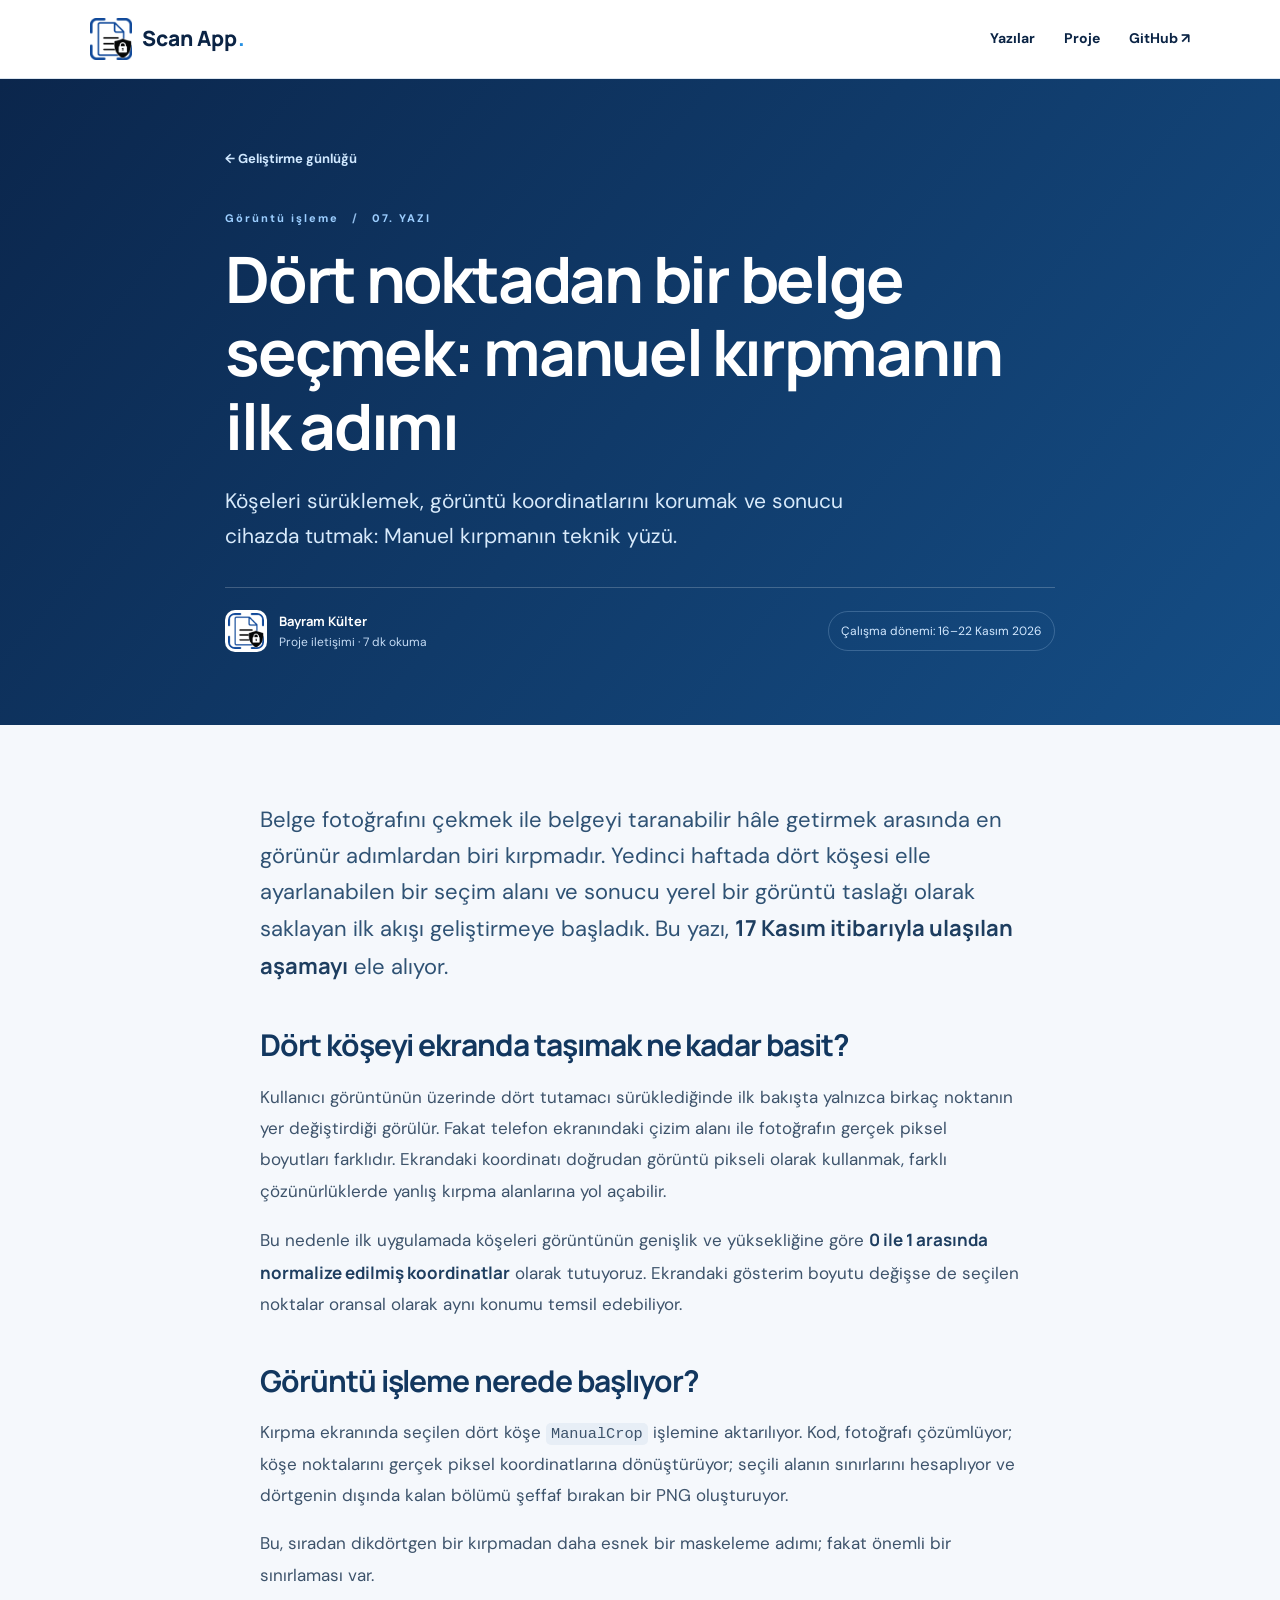
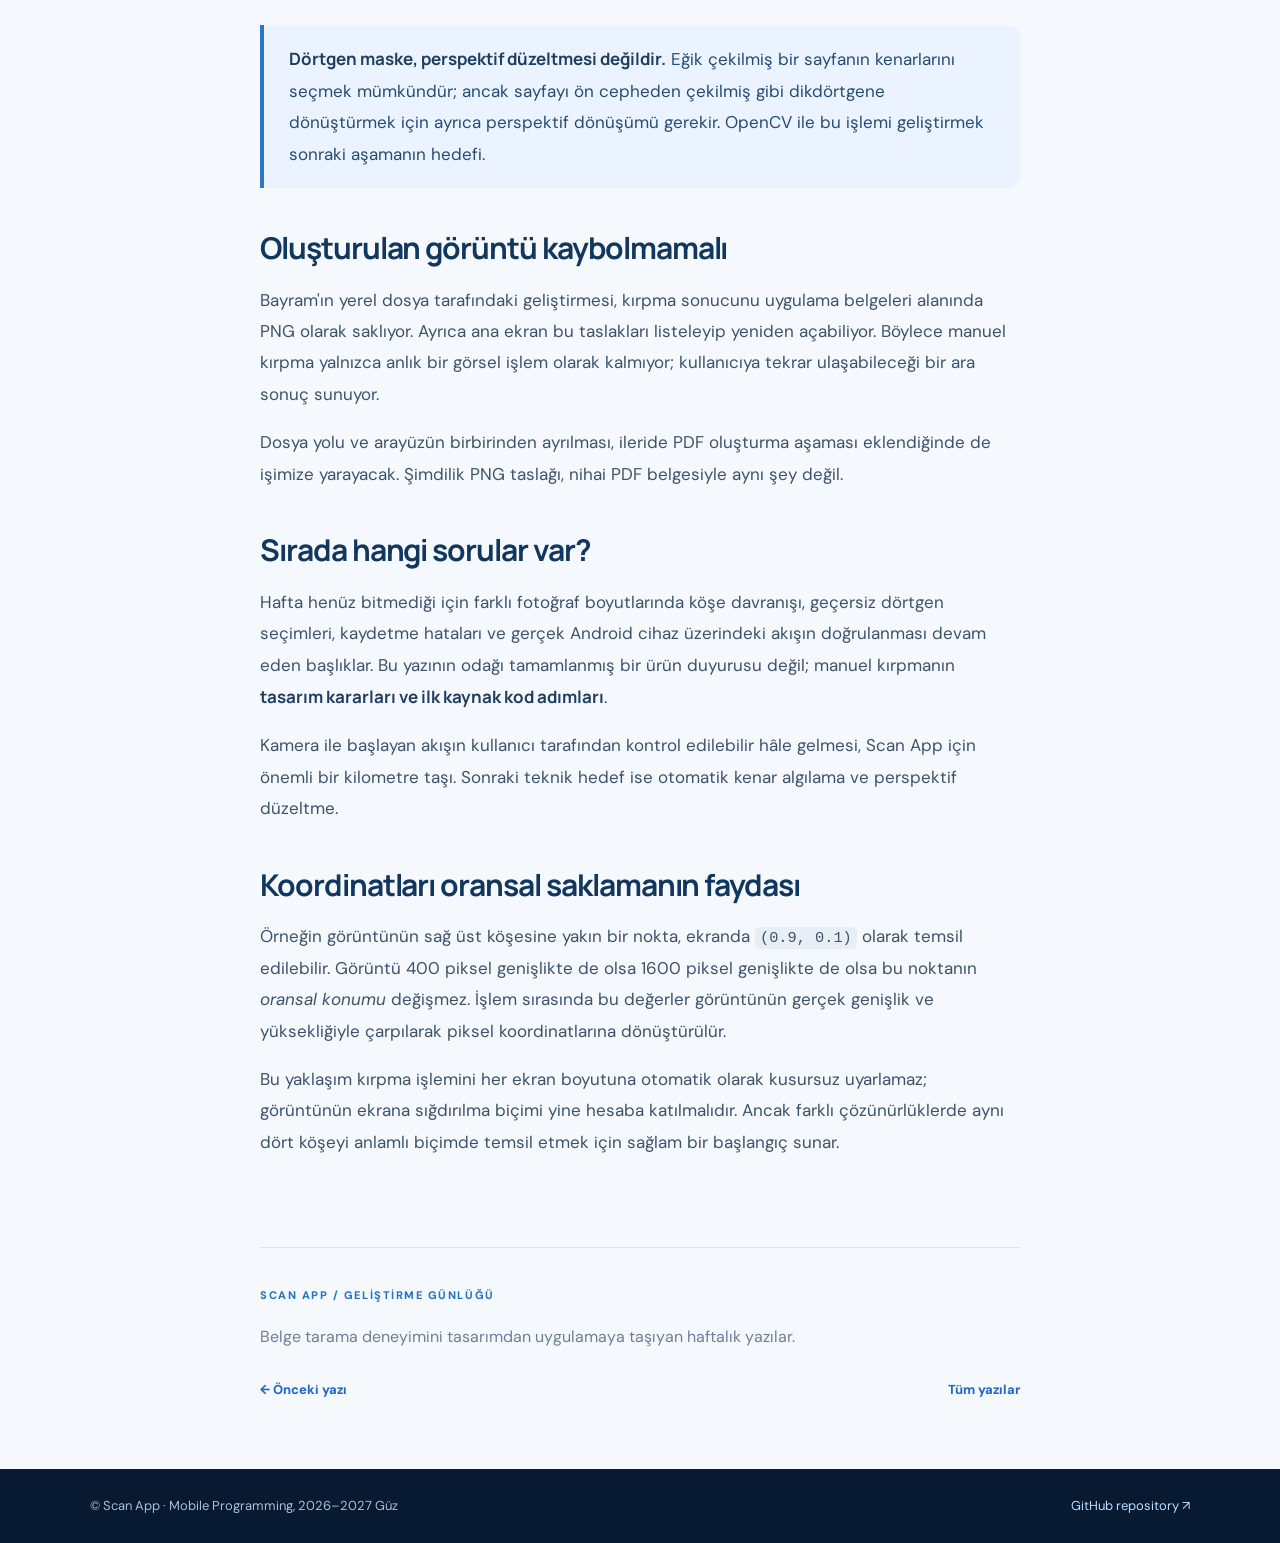
==== docs/blog/hafta-07.html @ c0f26370 "content(blog): 07. hafta teknik makalesi" ====
<!DOCTYPE html>
<html lang="tr">
<head>
  <meta charset="utf-8"><meta name="viewport" content="width=device-width,initial-scale=1">
  <meta name="description" content="Köşeleri sürüklemek, görüntü koordinatlarını korumak ve sonucu cihazda tutmak: Manuel kırpmanın teknik yüzü.">
  <meta property="og:type" content="article"><meta property="og:title" content="Dört noktadan bir belge seçmek: manuel kırpmanın ilk adımı"><meta property="og:description" content="Köşeleri sürüklemek, görüntü koordinatlarını korumak ve sonucu cihazda tutmak: Manuel kırpmanın teknik yüzü.">
  <meta property="og:site_name" content="Scan App"><meta property="og:locale" content="tr_TR">
  <link rel="canonical" href="https://rjhtctn.github.io/scan_app-mobile-programming-project/blog/hafta-07.html"><link rel="stylesheet" href="assets/site.css"><link rel="icon" href="../logo/logo.png" type="image/png">
  <title>Dört noktadan bir belge seçmek: manuel kırpmanın ilk adımı | Scan App</title>
</head>
<body>
<a class="skip" href="#icerik">İçeriğe geç</a>
<header><nav class="nav wrap" aria-label="Ana menü"><a class="brand" href="../index.html"><img src="../logo/logo.png" alt="" width="42" height="42"> Scan App<span class="brand-dot">.</span></a><div class="navlinks"><a href="../index.html#yazilar">Yazılar</a><a href="../index.html#proje">Proje</a><a href="https://github.com/rjhtctn/scan_app-mobile-programming-project" target="_blank" rel="noopener">GitHub ↗</a></div></nav></header>
<section class="article-head"><div class="article-intro wrap"><a class="back" href="../index.html#yazilar">← Geliştirme günlüğü</a><div class="eyebrow">Görüntü işleme <span class="sep">/</span> 07. YAZI</div><h1>Dört noktadan bir belge seçmek: manuel kırpmanın ilk adımı</h1><p class="dek">Köşeleri sürüklemek, görüntü koordinatlarını korumak ve sonucu cihazda tutmak: Manuel kırpmanın teknik yüzü.</p><div class="byline"><img src="../logo/logo.png" alt="" width="42" height="42"><div><strong>Bayram Külter</strong><span>Proje iletişimi · 7 dk okuma</span></div><div class="period">Çalışma dönemi: 16–22 Kasım 2026</div></div></div></section>
<main id="icerik"><article class="prose wrap"><p>Belge fotoğrafını çekmek ile belgeyi taranabilir hâle getirmek arasında en görünür adımlardan biri kırpmadır. Yedinci haftada dört köşesi elle ayarlanabilen bir seçim alanı ve sonucu yerel bir görüntü taslağı olarak saklayan ilk akışı geliştirmeye başladık. Bu yazı, <strong>17 Kasım itibarıyla ulaşılan aşamayı</strong> ele alıyor.</p>
<h2>Dört köşeyi ekranda taşımak ne kadar basit?</h2>
<p>Kullanıcı görüntünün üzerinde dört tutamacı sürüklediğinde ilk bakışta yalnızca birkaç noktanın yer değiştirdiği görülür. Fakat telefon ekranındaki çizim alanı ile fotoğrafın gerçek piksel boyutları farklıdır. Ekrandaki koordinatı doğrudan görüntü pikseli olarak kullanmak, farklı çözünürlüklerde yanlış kırpma alanlarına yol açabilir.</p>
<p>Bu nedenle ilk uygulamada köşeleri görüntünün genişlik ve yüksekliğine göre <strong>0 ile 1 arasında normalize edilmiş koordinatlar</strong> olarak tutuyoruz. Ekrandaki gösterim boyutu değişse de seçilen noktalar oransal olarak aynı konumu temsil edebiliyor.</p>
<h2>Görüntü işleme nerede başlıyor?</h2>
<p>Kırpma ekranında seçilen dört köşe <code>ManualCrop</code> işlemine aktarılıyor. Kod, fotoğrafı çözümlüyor; köşe noktalarını gerçek piksel koordinatlarına dönüştürüyor; seçili alanın sınırlarını hesaplıyor ve dörtgenin dışında kalan bölümü şeffaf bırakan bir PNG oluşturuyor.</p>
<p>Bu, sıradan dikdörtgen bir kırpmadan daha esnek bir maskeleme adımı; fakat önemli bir sınırlaması var.</p>
<blockquote>
<p><strong>Dörtgen maske, perspektif düzeltmesi değildir.</strong> Eğik çekilmiş bir sayfanın kenarlarını seçmek mümkündür; ancak sayfayı ön cepheden çekilmiş gibi dikdörtgene dönüştürmek için ayrıca perspektif dönüşümü gerekir. OpenCV ile bu işlemi geliştirmek sonraki aşamanın hedefi.</p>
</blockquote>
<h2>Oluşturulan görüntü kaybolmamalı</h2>
<p>Bayram'ın yerel dosya tarafındaki geliştirmesi, kırpma sonucunu uygulama belgeleri alanında PNG olarak saklıyor. Ayrıca ana ekran bu taslakları listeleyip yeniden açabiliyor. Böylece manuel kırpma yalnızca anlık bir görsel işlem olarak kalmıyor; kullanıcıya tekrar ulaşabileceği bir ara sonuç sunuyor.</p>
<p>Dosya yolu ve arayüzün birbirinden ayrılması, ileride PDF oluşturma aşaması eklendiğinde de işimize yarayacak. Şimdilik PNG taslağı, nihai PDF belgesiyle aynı şey değil.</p>
<h2>Sırada hangi sorular var?</h2>
<p>Hafta henüz bitmediği için farklı fotoğraf boyutlarında köşe davranışı, geçersiz dörtgen seçimleri, kaydetme hataları ve gerçek Android cihaz üzerindeki akışın doğrulanması devam eden başlıklar. Bu yazının odağı tamamlanmış bir ürün duyurusu değil; manuel kırpmanın <strong>tasarım kararları ve ilk kaynak kod adımları</strong>.</p>
<p>Kamera ile başlayan akışın kullanıcı tarafından kontrol edilebilir hâle gelmesi, Scan App için önemli bir kilometre taşı. Sonraki teknik hedef ise otomatik kenar algılama ve perspektif düzeltme.</p>
<h2>Koordinatları oransal saklamanın faydası</h2>
<p>Örneğin görüntünün sağ üst köşesine yakın bir nokta, ekranda <code>(0.9, 0.1)</code> olarak temsil edilebilir. Görüntü 400 piksel genişlikte de olsa 1600 piksel genişlikte de olsa bu noktanın <em>oransal konumu</em> değişmez. İşlem sırasında bu değerler görüntünün gerçek genişlik ve yüksekliğiyle çarpılarak piksel koordinatlarına dönüştürülür.</p>
<p>Bu yaklaşım kırpma işlemini her ekran boyutuna otomatik olarak kusursuz uyarlamaz; görüntünün ekrana sığdırılma biçimi yine hesaba katılmalıdır. Ancak farklı çözünürlüklerde aynı dört köşeyi anlamlı biçimde temsil etmek için sağlam bir başlangıç sunar.</p>
</article><section class="article-foot wrap"><div class="foot-meta"><span>SCAN APP / GELİŞTİRME GÜNLÜĞÜ</span><p>Belge tarama deneyimini tasarımdan uygulamaya taşıyan haftalık yazılar.</p></div><div class="prevnext"><a href="hafta-06.html">← Önceki yazı</a><a href="../index.html#yazilar">Tüm yazılar</a></div></section></main>
<footer><div class="wrap footer-in"><span>© Scan App · Mobile Programming, 2026–2027 Güz</span><a href="https://github.com/rjhtctn/scan_app-mobile-programming-project">GitHub repository ↗</a></div></footer>
</body></html>
---- docs/blog/assets/site.css ----
@import url('https://fonts.googleapis.com/css2?family=DM+Sans:wght@400;500;600;700&family=Manrope:wght@400;500;600;700;800&display=swap');
:root{--navy:#0b2445;--blue:#2169c5;--ice:#ecf5ff;--ink:#152c46;--muted:#5d728b;--paper:#f5f8fc;--border:#dbe5ef;--white:#fff;--teal:#4bc8bd}
*{box-sizing:border-box}html{scroll-behavior:smooth}body{margin:0;background:var(--paper);color:var(--ink);font-family:'DM Sans','Segoe UI',Arial,sans-serif;line-height:1.7}h1,h2,h3,h4,strong,.brand{font-family:'Manrope','Segoe UI',sans-serif}h1,h2,h3{line-height:1.15;letter-spacing:-.035em}a{color:var(--blue);text-decoration:none}a:hover{text-decoration:underline}a:focus-visible{outline:3px solid #ffb547;outline-offset:3px}.skip{position:absolute;top:-200px}.skip:focus{top:10px;left:12px;background:white;padding:10px;z-index:50}.wrap{width:min(1100px,calc(100% - 48px));margin:auto}
header{background:#fff;border-bottom:1px solid var(--border);position:relative;z-index:5}.nav{min-height:78px;display:flex;align-items:center;justify-content:space-between}.brand{color:var(--navy);font-size:21px;font-weight:800;display:inline-flex;align-items:center;gap:10px}.brand:hover{text-decoration:none}.brand img{object-fit:contain}.brand-dot{color:#2791e3;margin-left:-9px}.navlinks{display:flex;gap:29px;align-items:center;font-size:14px;font-weight:700}.navlinks a{color:var(--navy)}
.eyebrow{letter-spacing:.18em;font-size:11px;font-weight:800;color:#9cceff}.eyebrow.dark{color:#1c69c2}.sep{padding:0 8px;color:#90bce9}
.hero{background:linear-gradient(115deg,#0a2347 5%,#0f3a71 68%,#174c86);color:white;overflow:hidden}.hero-grid{min-height:590px;display:grid;grid-template-columns:1.25fr .75fr;gap:20px;align-items:center}.hero h1{font-size:clamp(47px,6vw,77px);margin:22px 0 24px;max-width:720px;font-weight:800}.hero h1 em{font-style:normal;color:#87d2ff}.hero p{font-size:18px;color:#d9e9ff;max-width:570px}.hero-actions{display:flex;gap:12px;flex-wrap:wrap;margin-top:35px}.btn{border-radius:10px;padding:13px 18px;font-weight:800;font-size:14px;display:inline-flex;gap:16px;align-items:center}.btn.primary{background:white;color:#153565}.btn.outline{border:1px solid #8aaed6;color:white}.hero-art{position:relative;height:400px;display:grid;place-items:center}.hero-art-bg{width:330px;height:330px;border-radius:70px;transform:rotate(-16deg);background:linear-gradient(135deg,#266bbd,#0a2448);box-shadow:0 30px 100px #06182d66;border:1px solid #5ca5ff66}.hero-mark{width:240px;position:absolute;filter:drop-shadow(0 16px 26px #04172b76)}.glass-note{position:absolute;bottom:35px;padding:12px 18px;border:1px solid #bad9ff78;border-radius:99px;background:#163e6aaa;backdrop-filter:blur(8px);font-size:12px;letter-spacing:.13em;font-weight:700}.dot{display:inline-block;width:7px;height:7px;border-radius:100%;background:#64ecbc;margin-right:8px}
.intro-band,.journal,.team{padding:83px 0}.intro-band{background:white}.intro-grid{display:grid;grid-template-columns:1fr 1fr;gap:80px}.intro-grid h2,.section-heading h2,.gallery-highlight h2,.qr-section h2{font-size:clamp(31px,3.6vw,47px);margin:12px 0 18px}.intro-grid p{color:#4d637e;font-size:16px;margin:0 0 17px}.section-heading{display:flex;justify-content:space-between;align-items:end;gap:35px;margin-bottom:32px}.section-heading p{max-width:375px;color:var(--muted);margin:0}.section-heading h2{margin-bottom:0}
.post-grid{display:grid;grid-template-columns:repeat(3,1fr);gap:18px}.post-card{border-radius:17px;padding:25px;min-height:330px;background:white;border:1px solid var(--border);box-shadow:0 6px 30px #133d6209;position:relative;display:flex;flex-direction:column;overflow:hidden}.post-card:hover{transform:translateY(-3px);text-decoration:none;border-color:#b5d2f0;box-shadow:0 12px 30px #133d6215}.post-card.featured{grid-column:span 2;background:linear-gradient(120deg,#e9f2ff,#fff)}.post-top,.post-bottom{display:flex;justify-content:space-between;gap:14px;align-items:center;color:#2c6fc1;font-size:11px;font-weight:800;letter-spacing:.05em}.post-number{position:absolute;right:13px;top:49px;color:#ecf3fc;font-size:125px;font-family:Manrope;font-weight:800;letter-spacing:-.11em;line-height:1;z-index:0;pointer-events:none}.post-card h3{font-size:24px;position:relative;margin:30px 0 12px;color:var(--navy)}.post-card.featured h3{font-size:32px;max-width:520px}.post-card p{color:#667993;font-size:14px;position:relative;margin:0 0 25px;max-width:560px}.post-bottom{margin-top:auto;border-top:1px solid #e3eaf3;padding-top:19px;color:#70829b;letter-spacing:0;text-transform:none}
.gallery-highlight{background:#e9f2fe;padding:75px 0}.gallery-grid{display:grid;grid-template-columns:1fr 1fr;align-items:center;gap:60px}.gallery-grid p{max-width:400px;color:#526b88}.gallery-grid a{font-weight:800}.phone-duo{display:flex;align-items:center;justify-content:center;gap:18px}.phone-duo img{height:355px;width:auto;max-width:43%;object-fit:contain;border-radius:23px;box-shadow:0 18px 40px #173c6e33}.phone-duo img:nth-child(2){transform:translateY(23px)}
.team{background:white}.team-grid{display:grid;grid-template-columns:repeat(3,1fr);gap:16px}.team-card{border:1px solid var(--border);border-radius:15px;padding:28px;color:var(--ink);background:var(--paper)}.team-card:hover{text-decoration:none;border-color:#9ec2ec}.team-card span{font-size:12px;font-weight:800;color:var(--blue)}.team-card h3{margin:40px 0 10px;font-size:21px}.team-card p{color:var(--muted);font-size:14px;min-height:36px}.team-card b{font-size:13px;color:var(--blue)}.qr-section{background:#0c284f;color:white;padding:66px 0}.qr-grid{display:grid;grid-template-columns:1.2fr .8fr;gap:50px;align-items:center}.qr-section p{max-width:520px;color:#c5dcf9}.qr-box{background:white;border-radius:18px;padding:20px;text-align:center;justify-self:end;display:flex;flex-direction:column;align-items:center;gap:12px;color:#57708c;font-size:12px}.qr-box img{width:220px;height:220px;object-fit:contain}footer{background:#071a32;color:#a8bed9;padding:26px 0;font-size:13px}.footer-in{display:flex;justify-content:space-between;gap:20px}footer a{color:#bedcff}
.article-head{background:linear-gradient(130deg,#0b264c,#154e86);color:white;padding:65px 0 72px}.article-intro{max-width:830px}.article-head .back{color:#d0e8ff;font-size:13px;font-weight:700}.article-head .eyebrow{margin:38px 0 14px}.article-head h1{font-size:clamp(39px,5vw,64px);max-width:850px;margin:0 0 21px}.article-head .dek{font-size:21px;color:#d8eafb;max-width:690px;margin-bottom:32px}.byline{border-top:1px solid #ffffff35;padding-top:22px;display:flex;gap:12px;align-items:center}.byline img{background:white;border-radius:10px;padding:3px}.byline div:not(.period){display:flex;flex-direction:column}.byline strong{font-size:13px}.byline span{color:#c5dbf4;font-size:12px}.period{margin-left:auto;font-size:12px;color:#d2e8ff;padding:9px 12px;border:1px solid #91b5d74f;border-radius:50px}
.prose{max-width:760px;padding:55px 0 72px;background:transparent}.prose>p:first-child{font-size:22px;color:#2f5274;line-height:1.65;margin-bottom:40px}.prose h2{font-size:30px;margin:43px 0 19px;color:#12375f}.prose h3{font-size:21px;margin-top:28px}.prose p,.prose li{font-size:17px;line-height:1.85;color:#3d536b}.prose strong{color:#1e3e60}.prose blockquote{margin:34px 0;padding:18px 25px;border-left:4px solid #2a78c7;background:#eaf3ff;border-radius:0 12px 12px 0}.prose blockquote p{margin:0;color:#264c74}.prose code{background:#e7eef6;border-radius:5px;padding:2px 5px;font-size:.9em}.prose pre{background:#102b4c;border-radius:13px;padding:20px;overflow:auto;color:#e5f1ff}.prose pre code{background:none;color:inherit;padding:0}.gallery{display:grid;grid-template-columns:repeat(3,1fr);gap:17px;margin:32px 0}.shot{background:white;border:1px solid #d5e3f2;padding:13px;border-radius:16px;text-align:center;margin:0;box-shadow:0 6px 15px #14416a11}.shot img{height:260px;max-width:100%;object-fit:contain}.shot figcaption{margin-top:9px;font-size:13px;color:#26486f;font-weight:800}.shot figcaption span{color:#6e8ab0;margin-right:5px}.article-foot{max-width:760px;border-top:1px solid var(--border);padding:32px 0 68px}.foot-meta span{letter-spacing:.14em;font-size:11px;font-weight:800;color:#2574c4}.foot-meta p{color:#6d8098}.prevnext{display:flex;align-items:center;justify-content:space-between;gap:13px;flex-wrap:wrap;margin-top:28px}.prevnext a{font-size:13px;font-weight:800}
@media(max-width:900px){.hero-grid{grid-template-columns:1fr}.hero-art{display:none}.post-grid{grid-template-columns:repeat(2,1fr)}.section-heading{align-items:start;flex-direction:column}.gallery-grid{grid-template-columns:1fr}.team-grid{grid-template-columns:1fr}.qr-grid{grid-template-columns:1fr}.qr-box{justify-self:start}}
@media(max-width:650px){.wrap{width:min(100% - 34px,1100px)}.nav{min-height:70px}.navlinks{gap:12px;font-size:12px}.navlinks a:nth-child(2){display:none}.hero{padding:30px 0}.hero-grid{min-height:auto;padding:40px 0 65px}.hero h1{font-size:47px}.hero p{font-size:16px}.intro-band,.journal,.team{padding:55px 0}.intro-grid{grid-template-columns:1fr;gap:12px}.post-grid{grid-template-columns:1fr}.post-card.featured{grid-column:span 1}.post-card.featured h3{font-size:25px}.post-card{min-height:290px}.gallery-highlight{padding:60px 0}.phone-duo img{height:285px}.qr-box img{width:180px;height:180px}.footer-in{flex-direction:column}.article-head{padding:42px 0 54px}.article-head h1{font-size:39px}.article-head .dek{font-size:17px}.byline{flex-wrap:wrap}.period{margin-left:0}.prose{padding-top:34px}.prose h2{font-size:25px}.prose p{font-size:16px}.gallery{grid-template-columns:repeat(2,1fr)}.shot img{height:200px}}
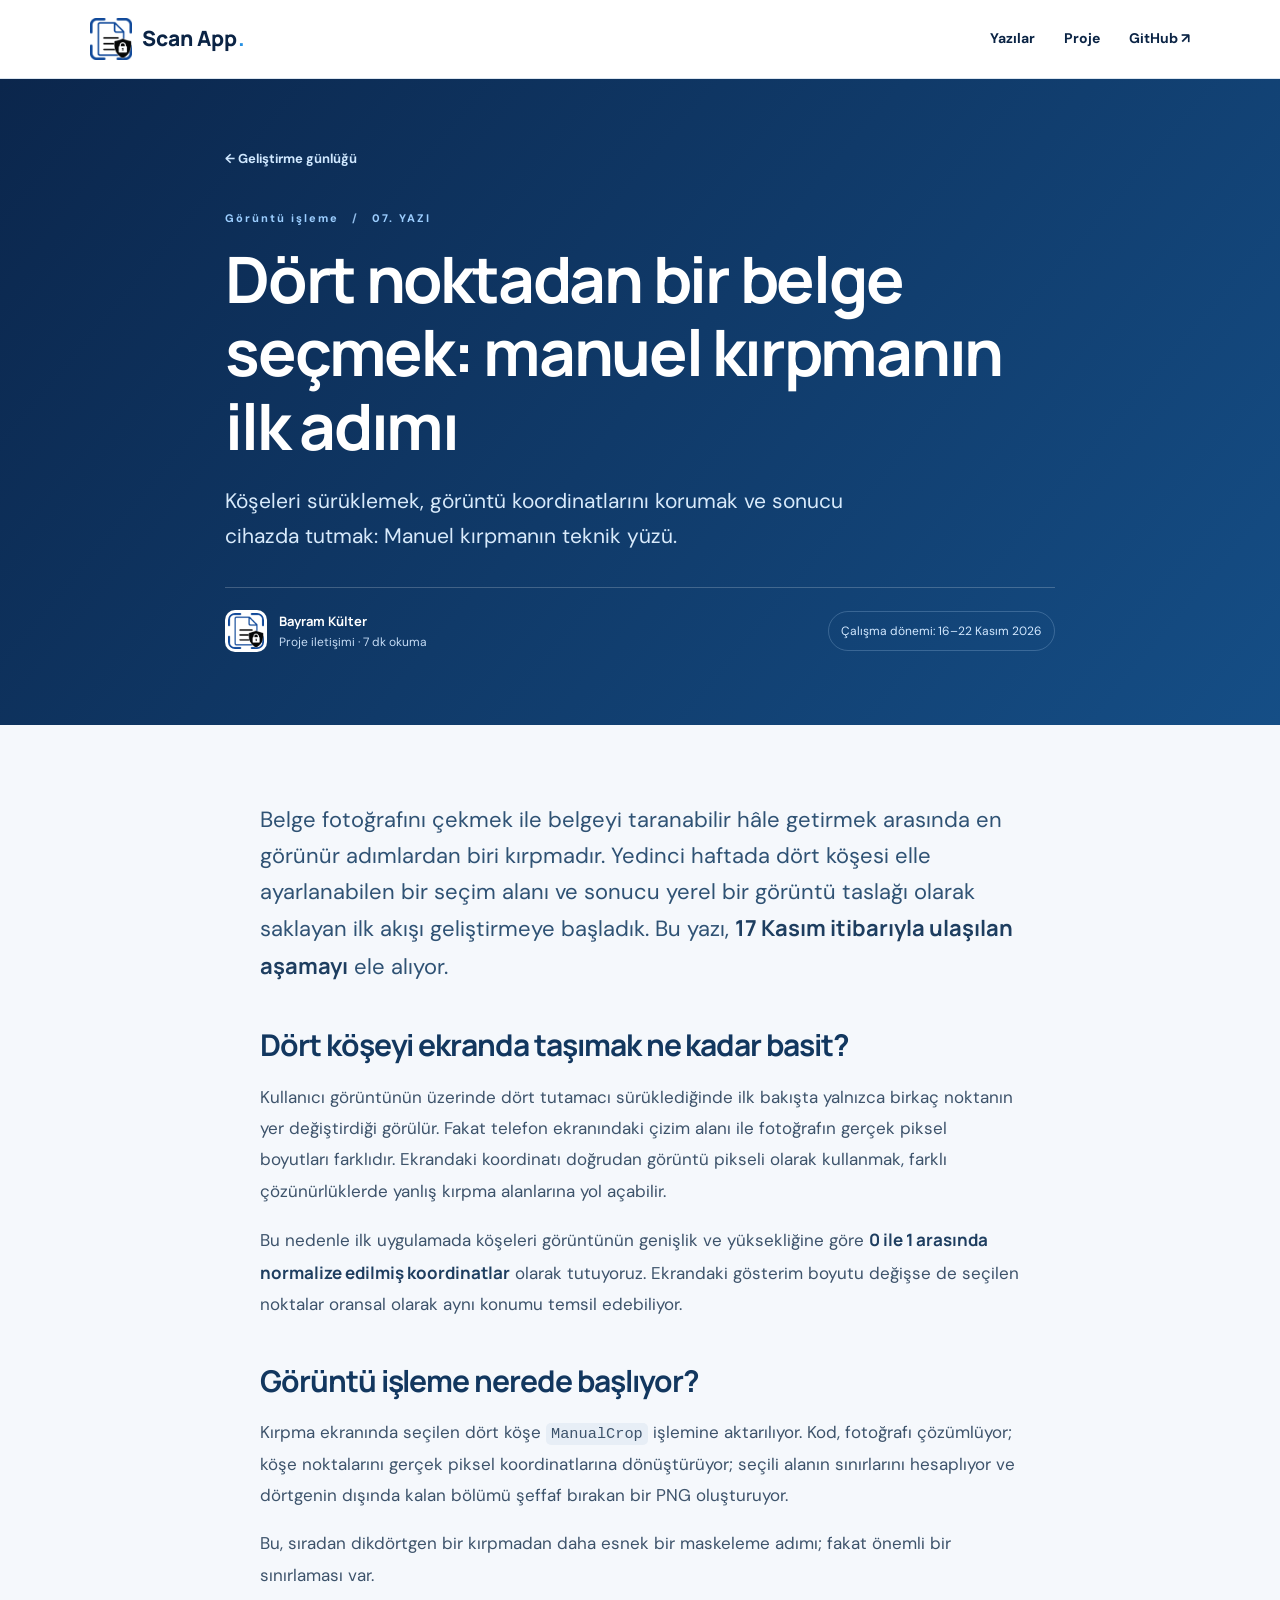
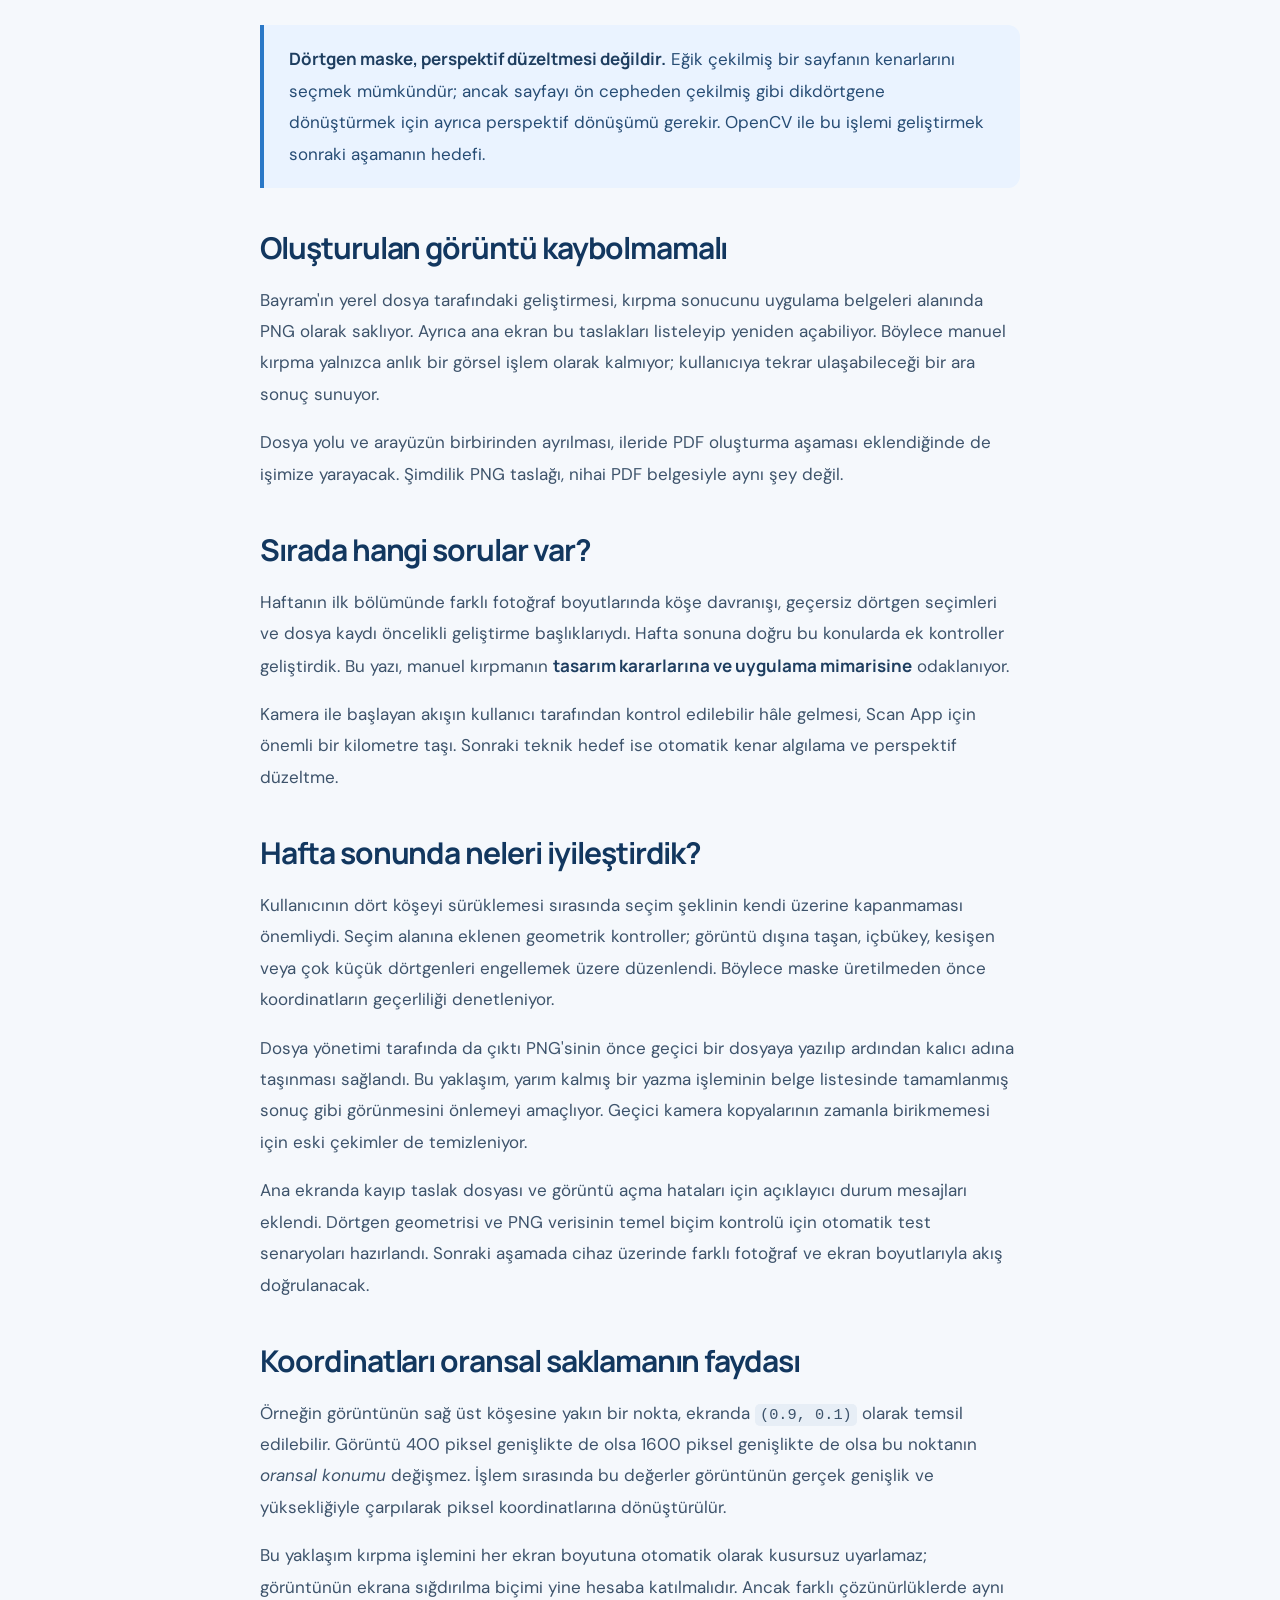
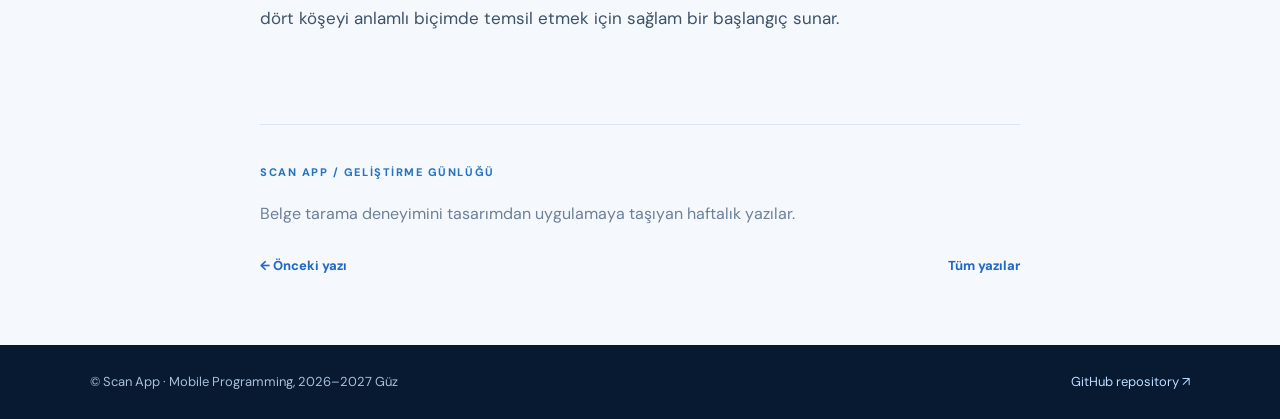
==== commit e35986fd: "docs(blog): yedinci hafta teknik yazısını tamamla" ====
--- a/docs/blog/hafta-07.html
+++ b/docs/blog/hafta-07.html
@@ -26,8 +26,12 @@
 <p>Bayram'ın yerel dosya tarafındaki geliştirmesi, kırpma sonucunu uygulama belgeleri alanında PNG olarak saklıyor. Ayrıca ana ekran bu taslakları listeleyip yeniden açabiliyor. Böylece manuel kırpma yalnızca anlık bir görsel işlem olarak kalmıyor; kullanıcıya tekrar ulaşabileceği bir ara sonuç sunuyor.</p>
 <p>Dosya yolu ve arayüzün birbirinden ayrılması, ileride PDF oluşturma aşaması eklendiğinde de işimize yarayacak. Şimdilik PNG taslağı, nihai PDF belgesiyle aynı şey değil.</p>
 <h2>Sırada hangi sorular var?</h2>
-<p>Hafta henüz bitmediği için farklı fotoğraf boyutlarında köşe davranışı, geçersiz dörtgen seçimleri, kaydetme hataları ve gerçek Android cihaz üzerindeki akışın doğrulanması devam eden başlıklar. Bu yazının odağı tamamlanmış bir ürün duyurusu değil; manuel kırpmanın <strong>tasarım kararları ve ilk kaynak kod adımları</strong>.</p>
+<p>Haftanın ilk bölümünde farklı fotoğraf boyutlarında köşe davranışı, geçersiz dörtgen seçimleri ve dosya kaydı öncelikli geliştirme başlıklarıydı. Hafta sonuna doğru bu konularda ek kontroller geliştirdik. Bu yazı, manuel kırpmanın <strong>tasarım kararlarına ve uygulama mimarisine</strong> odaklanıyor.</p>
 <p>Kamera ile başlayan akışın kullanıcı tarafından kontrol edilebilir hâle gelmesi, Scan App için önemli bir kilometre taşı. Sonraki teknik hedef ise otomatik kenar algılama ve perspektif düzeltme.</p>
+<h2>Hafta sonunda neleri iyileştirdik?</h2>
+<p>Kullanıcının dört köşeyi sürüklemesi sırasında seçim şeklinin kendi üzerine kapanmaması önemliydi. Seçim alanına eklenen geometrik kontroller; görüntü dışına taşan, içbükey, kesişen veya çok küçük dörtgenleri engellemek üzere düzenlendi. Böylece maske üretilmeden önce koordinatların geçerliliği denetleniyor.</p>
+<p>Dosya yönetimi tarafında da çıktı PNG'sinin önce geçici bir dosyaya yazılıp ardından kalıcı adına taşınması sağlandı. Bu yaklaşım, yarım kalmış bir yazma işleminin belge listesinde tamamlanmış sonuç gibi görünmesini önlemeyi amaçlıyor. Geçici kamera kopyalarının zamanla birikmemesi için eski çekimler de temizleniyor.</p>
+<p>Ana ekranda kayıp taslak dosyası ve görüntü açma hataları için açıklayıcı durum mesajları eklendi. Dörtgen geometrisi ve PNG verisinin temel biçim kontrolü için otomatik test senaryoları hazırlandı. Sonraki aşamada cihaz üzerinde farklı fotoğraf ve ekran boyutlarıyla akış doğrulanacak.</p>
 <h2>Koordinatları oransal saklamanın faydası</h2>
 <p>Örneğin görüntünün sağ üst köşesine yakın bir nokta, ekranda <code>(0.9, 0.1)</code> olarak temsil edilebilir. Görüntü 400 piksel genişlikte de olsa 1600 piksel genişlikte de olsa bu noktanın <em>oransal konumu</em> değişmez. İşlem sırasında bu değerler görüntünün gerçek genişlik ve yüksekliğiyle çarpılarak piksel koordinatlarına dönüştürülür.</p>
 <p>Bu yaklaşım kırpma işlemini her ekran boyutuna otomatik olarak kusursuz uyarlamaz; görüntünün ekrana sığdırılma biçimi yine hesaba katılmalıdır. Ancak farklı çözünürlüklerde aynı dört köşeyi anlamlı biçimde temsil etmek için sağlam bir başlangıç sunar.</p>
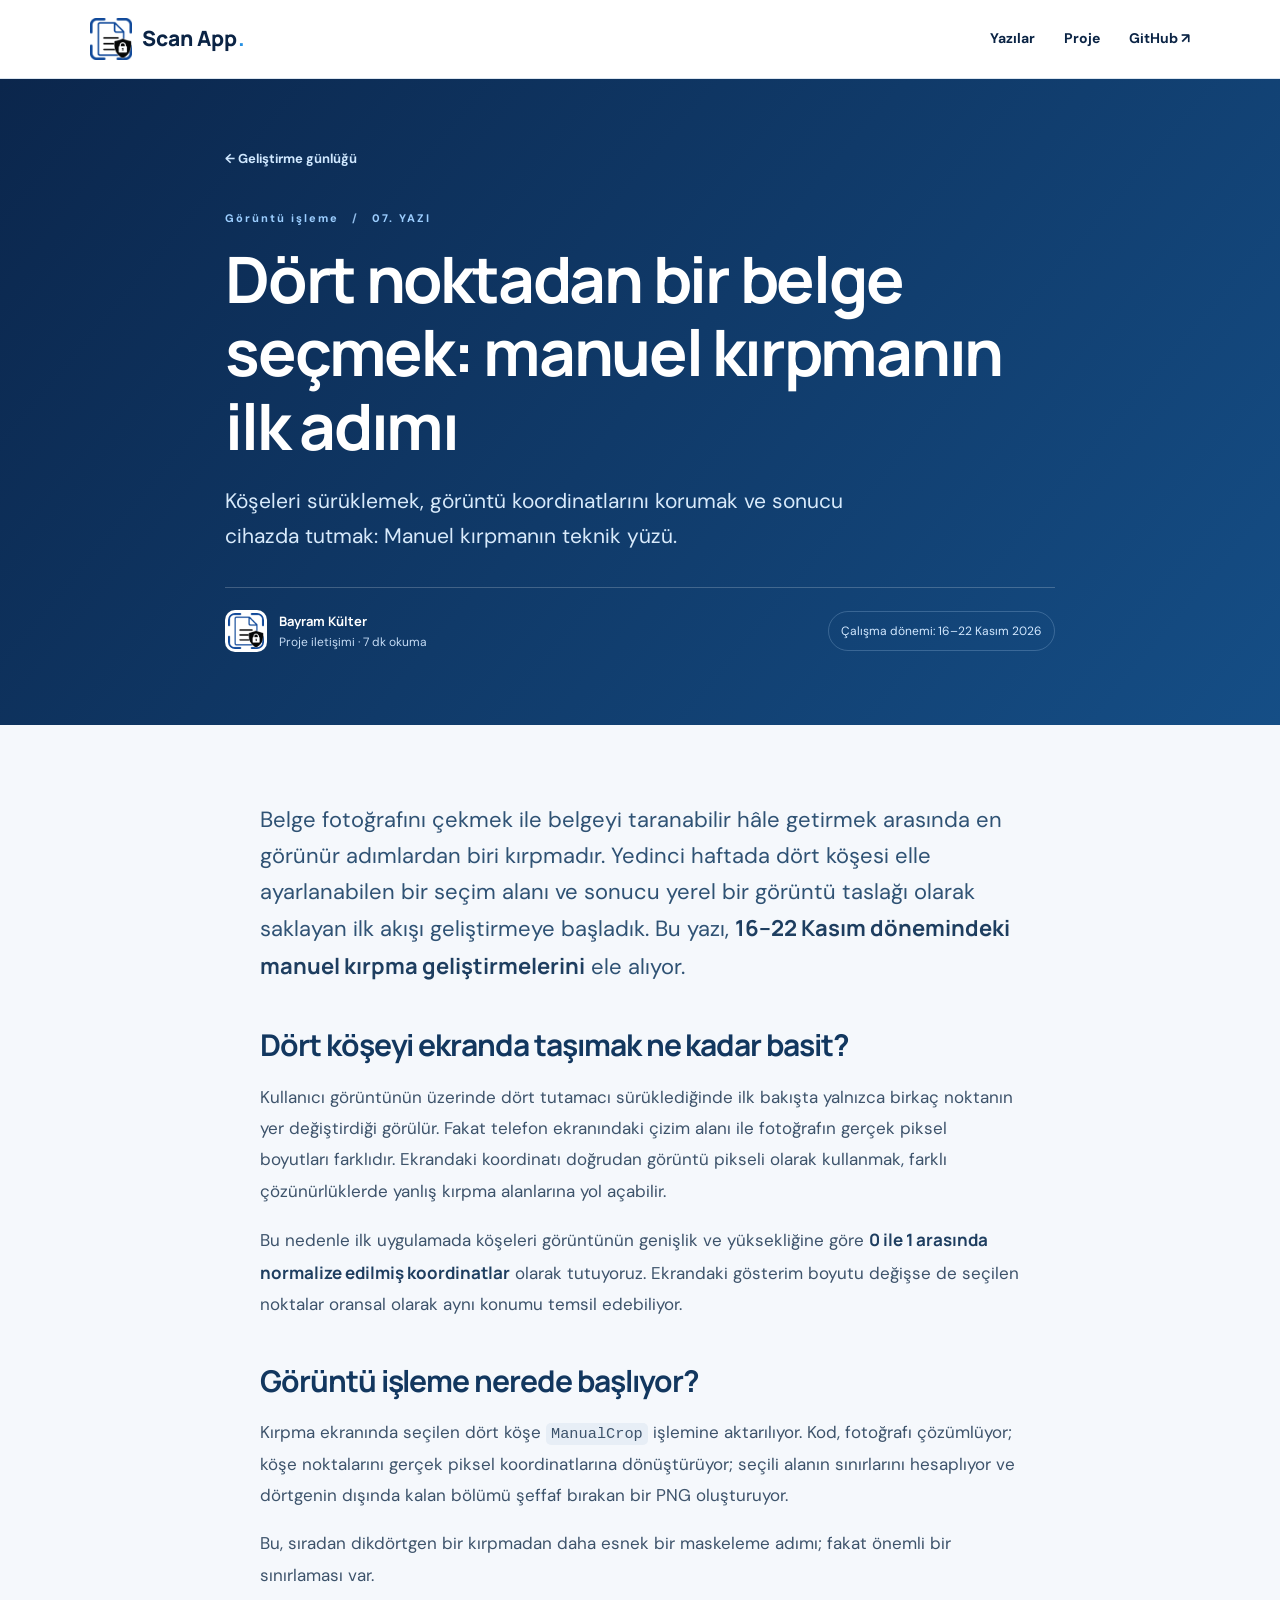
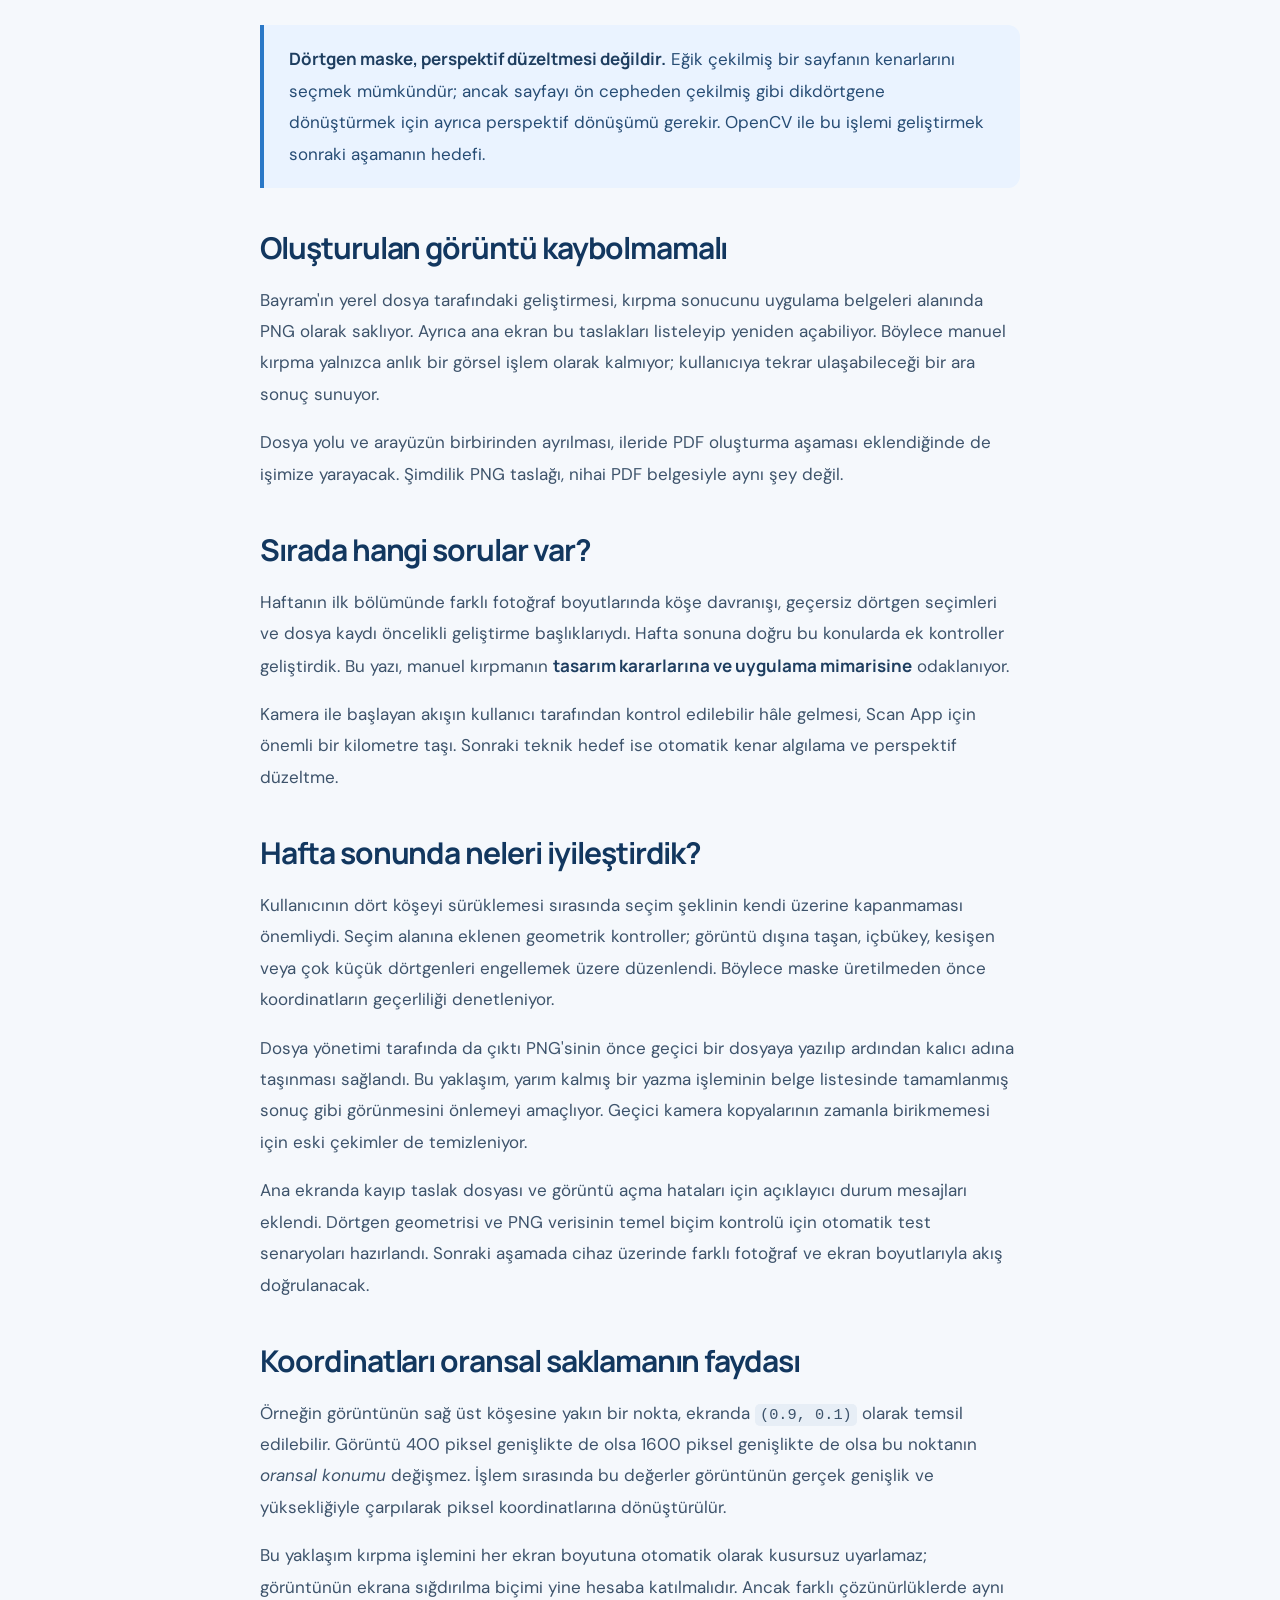
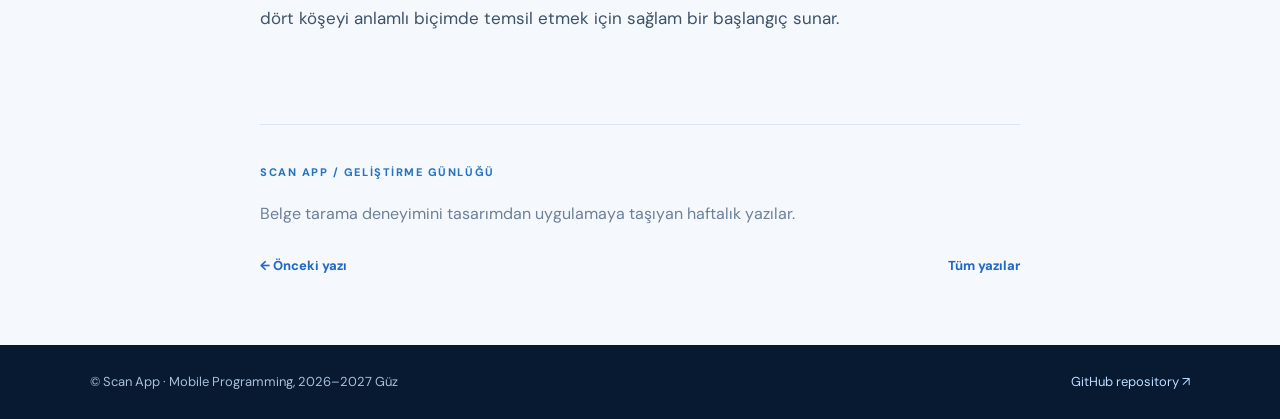
==== commit 94709f57: "Merge branch 'rojhat'" ====
--- a/docs/blog/hafta-07.html
+++ b/docs/blog/hafta-07.html
@@ -12,7 +12,7 @@
 <a class="skip" href="#icerik">İçeriğe geç</a>
 <header><nav class="nav wrap" aria-label="Ana menü"><a class="brand" href="../index.html"><img src="../logo/logo.png" alt="" width="42" height="42"> Scan App<span class="brand-dot">.</span></a><div class="navlinks"><a href="../index.html#yazilar">Yazılar</a><a href="../index.html#proje">Proje</a><a href="https://github.com/rjhtctn/scan_app-mobile-programming-project" target="_blank" rel="noopener">GitHub ↗</a></div></nav></header>
 <section class="article-head"><div class="article-intro wrap"><a class="back" href="../index.html#yazilar">← Geliştirme günlüğü</a><div class="eyebrow">Görüntü işleme <span class="sep">/</span> 07. YAZI</div><h1>Dört noktadan bir belge seçmek: manuel kırpmanın ilk adımı</h1><p class="dek">Köşeleri sürüklemek, görüntü koordinatlarını korumak ve sonucu cihazda tutmak: Manuel kırpmanın teknik yüzü.</p><div class="byline"><img src="../logo/logo.png" alt="" width="42" height="42"><div><strong>Bayram Külter</strong><span>Proje iletişimi · 7 dk okuma</span></div><div class="period">Çalışma dönemi: 16–22 Kasım 2026</div></div></div></section>
-<main id="icerik"><article class="prose wrap"><p>Belge fotoğrafını çekmek ile belgeyi taranabilir hâle getirmek arasında en görünür adımlardan biri kırpmadır. Yedinci haftada dört köşesi elle ayarlanabilen bir seçim alanı ve sonucu yerel bir görüntü taslağı olarak saklayan ilk akışı geliştirmeye başladık. Bu yazı, <strong>17 Kasım itibarıyla ulaşılan aşamayı</strong> ele alıyor.</p>
+<main id="icerik"><article class="prose wrap"><p>Belge fotoğrafını çekmek ile belgeyi taranabilir hâle getirmek arasında en görünür adımlardan biri kırpmadır. Yedinci haftada dört köşesi elle ayarlanabilen bir seçim alanı ve sonucu yerel bir görüntü taslağı olarak saklayan ilk akışı geliştirmeye başladık. Bu yazı, <strong>16–22 Kasım dönemindeki manuel kırpma geliştirmelerini</strong> ele alıyor.</p>
 <h2>Dört köşeyi ekranda taşımak ne kadar basit?</h2>
 <p>Kullanıcı görüntünün üzerinde dört tutamacı sürüklediğinde ilk bakışta yalnızca birkaç noktanın yer değiştirdiği görülür. Fakat telefon ekranındaki çizim alanı ile fotoğrafın gerçek piksel boyutları farklıdır. Ekrandaki koordinatı doğrudan görüntü pikseli olarak kullanmak, farklı çözünürlüklerde yanlış kırpma alanlarına yol açabilir.</p>
 <p>Bu nedenle ilk uygulamada köşeleri görüntünün genişlik ve yüksekliğine göre <strong>0 ile 1 arasında normalize edilmiş koordinatlar</strong> olarak tutuyoruz. Ekrandaki gösterim boyutu değişse de seçilen noktalar oransal olarak aynı konumu temsil edebiliyor.</p>
